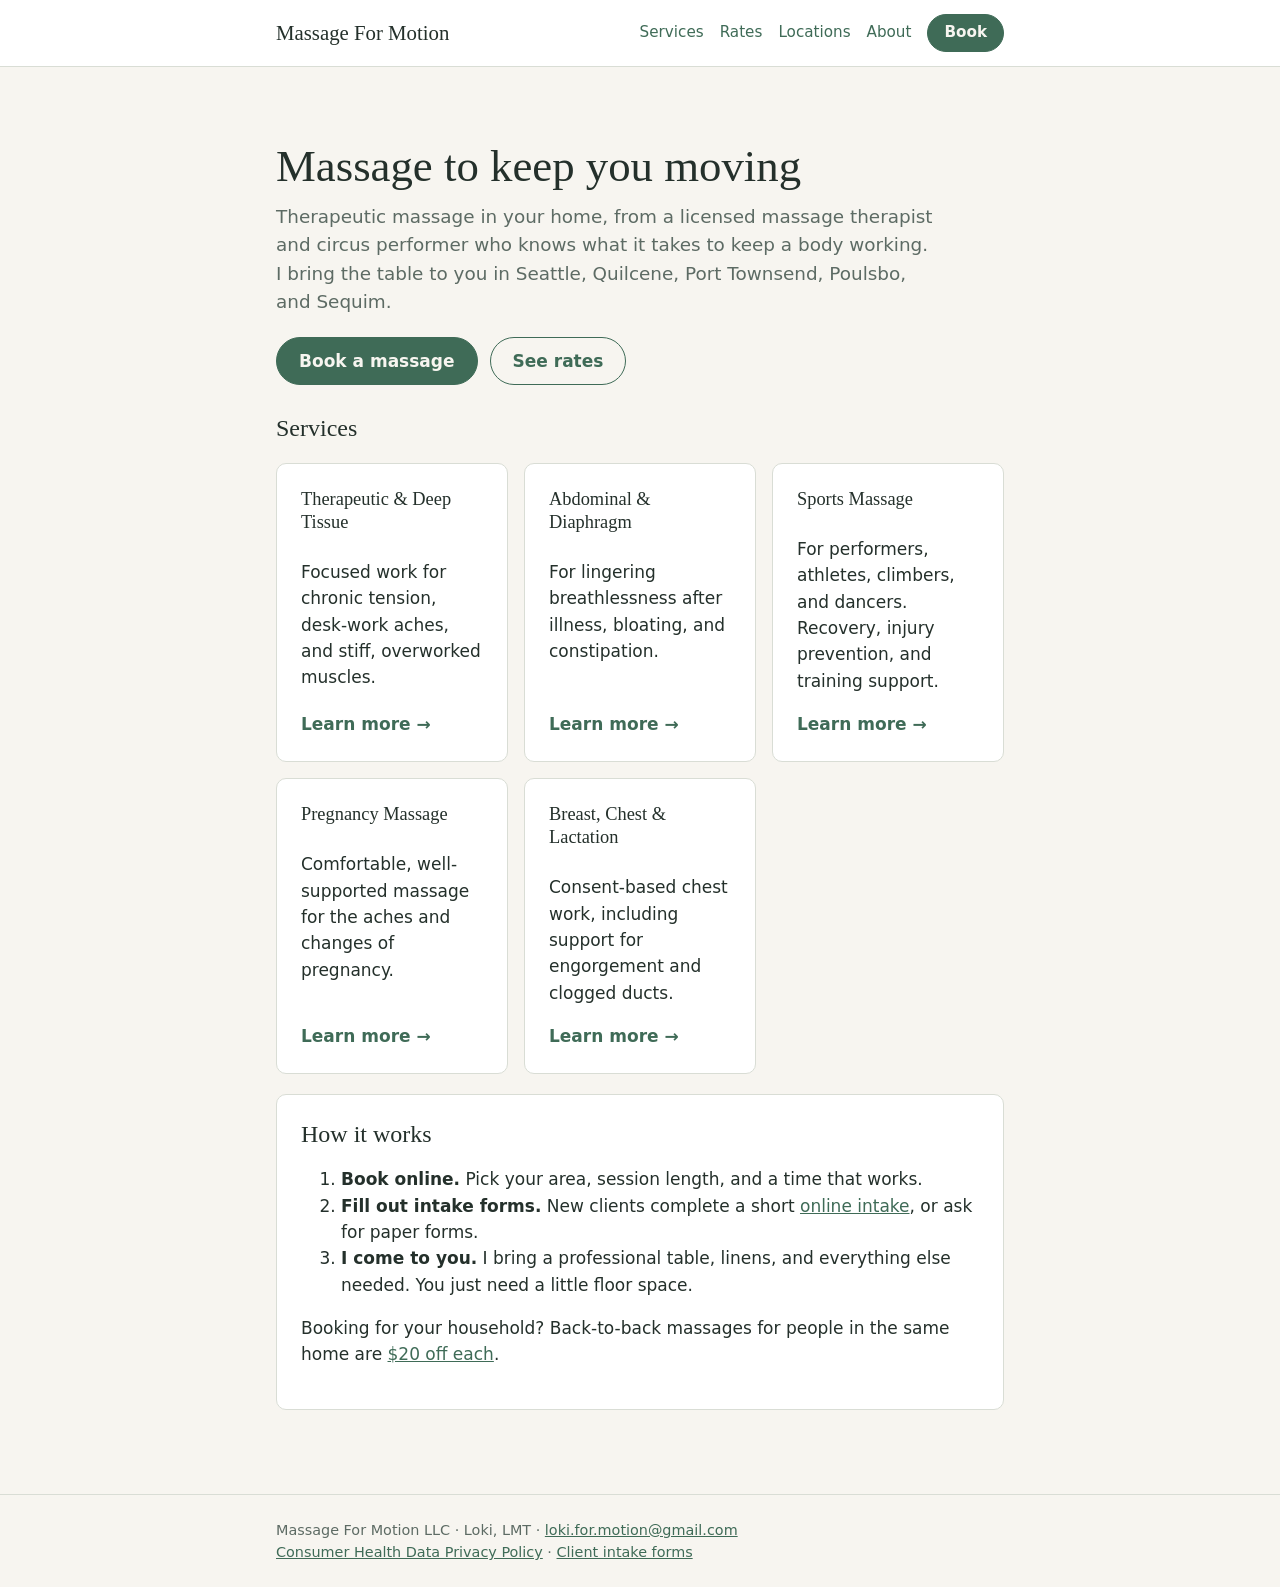
==== index.html @ f6ea99e1 "Add files via upload" ====
<!doctype html>
<html lang="en">
<head>
  <meta charset="utf-8">
  <meta name="viewport" content="width=device-width, initial-scale=1">
  <title>Massage For Motion</title>
  <meta name="description" content="Mobile therapeutic, deep tissue, sports, pregnancy, and lactation massage in Seattle, Quilcene, Port Townsend, Poulsbo, and Sequim. I come to you.">
  <link rel="stylesheet" href="assets/style.css">
</head>
<body>
<header class="site-header">
  <div class="wrap">
    <a class="brand" href="index.html">Massage For Motion</a>
    <nav aria-label="Main"><a href="services.html">Services</a><a href="rates.html">Rates</a><a href="locations.html">Locations</a><a href="about.html">About</a><a class="btn" href="book.html">Book</a></nav>
  </div>
</header>

<main>
<div class="wrap">
<section class="hero">
  <h1>Massage to keep you moving</h1>
  <p class="lede">Therapeutic massage in your home, from a licensed massage therapist and circus performer who knows what it takes to keep a body working. I bring the table to you in Seattle, Quilcene, Port Townsend, Poulsbo, and Sequim.</p>
  <div class="actions"><a class="btn" href="book.html">Book a massage</a><a class="btn secondary" href="rates.html">See rates</a></div>
</section>
<!-- PHOTO: save a picture as site/assets/photos/home.jpg and it appears here. Edit alt="" to describe it. -->
<figure class="photo-slot"><img src="assets/photos/home.jpg" alt="Loki giving a massage" onerror="this.parentNode.remove()"></figure>

<h2>Services</h2>
<div class="grid">
  <a class="card" href="therapeutic.html"><h3>Therapeutic &amp; Deep Tissue</h3><p>Focused work for chronic tension, desk-work aches, and stiff, overworked muscles.</p><span class="more">Learn more →</span></a>
  <a class="card" href="abdominal.html"><h3>Abdominal &amp; Diaphragm</h3><p>For lingering breathlessness after illness, bloating, and constipation.</p><span class="more">Learn more →</span></a>
  <a class="card" href="sports.html"><h3>Sports Massage</h3><p>For performers, athletes, climbers, and dancers. Recovery, injury prevention, and training support.</p><span class="more">Learn more →</span></a>
  <a class="card" href="pregnancy.html"><h3>Pregnancy Massage</h3><p>Comfortable, well-supported massage for the aches and changes of pregnancy.</p><span class="more">Learn more →</span></a>
  <a class="card" href="lactation.html"><h3>Breast, Chest &amp; Lactation</h3><p>Consent-based chest work, including support for engorgement and clogged ducts.</p><span class="more">Learn more →</span></a>
</div>

<div class="card">
  <h2>How it works</h2>
  <ol>
    <li><strong>Book online.</strong> Pick your area, session length, and a time that works.</li>
    <li><strong>Fill out intake forms.</strong> New clients complete a short <a href="intake.html">online intake</a>, or ask for paper forms.</li>
    <li><strong>I come to you.</strong> I bring a professional table, linens, and everything else needed. You just need a little floor space.</li>
  </ol>
  <p>Booking for your household? Back-to-back massages for people in the same home are <a href="rates.html#discounts">$20 off each</a>.</p>
</div>
</div>
</main>

<footer class="site-footer">
  <div class="wrap">
    Massage For Motion LLC · Loki, LMT · <a href="mailto:loki.for.motion@gmail.com">loki.for.motion@gmail.com</a><br>
    <a href="privacy.html">Consumer Health Data Privacy Policy</a> · <a href="intake.html">Client intake forms</a>
  </div>
</footer>

</body>
</html>
---- assets/style.css ----
/* Massage For Motion — shared styles.
   System fonts only: no third-party font requests, so visitors' browsing isn't shared with anyone. */

:root {
  --bg: #f7f5f0;
  --surface: #ffffff;
  --text: #24302b;
  --muted: #5d6b64;
  --line: #d9ddd5;
  --accent: #3f6b57;
  --accent-strong: #2f5242;
  --accent-soft: #e5eee8;
  --warn-soft: #fbf1df;
  --warn-line: #e3c48c;
  --error: #a33a2a;
  --radius: 10px;
  --font: system-ui, -apple-system, "Segoe UI", Roboto, "Helvetica Neue", Arial, sans-serif;
  --serif: Georgia, "Iowan Old Style", "Times New Roman", serif;
}

@media (prefers-color-scheme: dark) {
  :root:not([data-theme="light"]) {
    --bg: #161b19;
    --surface: #1f2623;
    --text: #e6ece8;
    --muted: #a3b0a9;
    --line: #34403a;
    --accent: #7fb79c;
    --accent-strong: #a2d0b9;
    --accent-soft: #24362d;
    --warn-soft: #3a3020;
    --warn-line: #7a6236;
    --error: #f08c7a;
  }
}

* { box-sizing: border-box; }

body {
  margin: 0;
  background: var(--bg);
  color: var(--text);
  font-family: var(--font);
  font-size: 17px;
  line-height: 1.55;
}

a { color: var(--accent); }
a:hover { color: var(--accent-strong); }

.wrap { max-width: 760px; margin: 0 auto; padding: 0 16px; }

.site-header { border-bottom: 1px solid var(--line); background: var(--surface); }
.site-header .wrap { display: flex; align-items: center; justify-content: space-between; gap: 12px; padding-top: 14px; padding-bottom: 14px; flex-wrap: wrap; }
.brand { font-family: var(--serif); font-size: 1.3rem; color: var(--text); text-decoration: none; }
.site-header nav a { margin-left: 16px; text-decoration: none; font-size: 0.95rem; }

main { padding: 32px 0 64px; }

h1, h2, h3 { font-family: var(--serif); font-weight: normal; line-height: 1.25; }
h1 { font-size: 2rem; margin: 0 0 8px; }
h2 { font-size: 1.5rem; margin: 0 0 6px; }
h3 { font-size: 1.15rem; margin: 28px 0 8px; }
.lede { color: var(--muted); margin-top: 0; }

.card {
  background: var(--surface);
  border: 1px solid var(--line);
  border-radius: var(--radius);
  padding: 24px;
  margin: 20px 0;
}

.note {
  background: var(--accent-soft);
  border-radius: var(--radius);
  padding: 14px 16px;
  margin: 16px 0;
}
.note.warn { background: var(--warn-soft); border: 1px solid var(--warn-line); }

/* ---------- forms ---------- */

fieldset { border: 0; padding: 0; margin: 0; min-width: 0; }
fieldset.card { padding: 24px; margin: 20px 0; }
/* Browsers draw a legend on top of the fieldset's border; floating it puts it back inside the box. */
legend { padding: 0; float: left; width: 100%; }
legend + * { clear: both; }
legend h2 { margin-top: 0; }

.field { margin: 16px 0; }
.field > label, .field > .label { display: block; font-weight: 600; margin-bottom: 4px; }
.hint { display: block; color: var(--muted); font-size: 0.9rem; font-weight: normal; }

input[type="text"], input[type="email"], input[type="tel"], input[type="date"],
input[type="number"], textarea, select {
  width: 100%;
  font: inherit;
  color: var(--text);
  background: var(--bg);
  border: 1px solid var(--line);
  border-radius: 6px;
  padding: 10px 12px;
}
textarea { min-height: 84px; resize: vertical; }
input:focus, textarea:focus, select:focus { outline: 2px solid var(--accent); outline-offset: 1px; }

.row { display: grid; grid-template-columns: 1fr 1fr; gap: 0 16px; }
@media (max-width: 560px) { .row { grid-template-columns: 1fr; } }

.check, .radio { display: flex; gap: 10px; align-items: flex-start; margin: 8px 0; font-weight: normal; }
.check input, .radio input { margin-top: 5px; width: 18px; height: 18px; flex: none; accent-color: var(--accent); }

.checks-grid { display: grid; grid-template-columns: repeat(2, minmax(0, 1fr)); gap: 0 16px; }
@media (max-width: 560px) { .checks-grid { grid-template-columns: 1fr; } }

.agree-list { list-style: none; padding: 0; margin: 0; }
.agree-list li { border-top: 1px solid var(--line); padding: 4px 0; }
.agree-list li:first-child { border-top: 0; }

.consent-table { width: 100%; border-collapse: collapse; margin: 8px 0; }
.consent-table th, .consent-table td { border-bottom: 1px solid var(--line); padding: 10px 6px; text-align: left; vertical-align: top; }
.consent-table th { font-size: 0.9rem; color: var(--muted); font-weight: 600; }
.consent-table td.area { font-weight: 600; }
.consent-table label { display: flex; gap: 8px; align-items: center; font-weight: normal; }
@media (max-width: 560px) {
  .consent-table thead { display: none; }
  .consent-table tr { display: block; border-bottom: 1px solid var(--line); padding: 8px 0; }
  .consent-table td { display: block; border: 0; padding: 4px 0; }
}

.signature { border-top: 1px solid var(--line); margin-top: 24px; padding-top: 8px; }

.btn {
  display: inline-block;
  font: inherit;
  font-weight: 600;
  border-radius: 999px;
  padding: 10px 22px;
  border: 1px solid var(--accent);
  background: var(--accent);
  color: var(--bg);
  cursor: pointer;
  text-decoration: none;
}
.btn:hover { background: var(--accent-strong); border-color: var(--accent-strong); color: var(--bg); }
.btn.secondary { background: transparent; color: var(--accent); }
.btn.secondary:hover { background: var(--accent-soft); color: var(--accent-strong); }
.btn[disabled] { opacity: 0.6; cursor: wait; }

.step-nav { display: flex; justify-content: space-between; gap: 12px; margin-top: 24px; flex-wrap: wrap; }

.progress { display: flex; gap: 6px; list-style: none; padding: 0; margin: 20px 0 0; flex-wrap: wrap; }
.progress li { flex: 1 1 120px; font-size: 0.85rem; color: var(--muted); border-top: 4px solid var(--line); padding-top: 6px; }
.progress li.active { color: var(--text); border-color: var(--accent); font-weight: 600; }
.progress li.done { border-color: var(--accent); }

.error-msg { color: var(--error); font-weight: 600; }
.hidden { display: none !important; }
.hp { position: absolute; left: -9999px; width: 1px; height: 1px; overflow: hidden; }

.site-footer { border-top: 1px solid var(--line); color: var(--muted); font-size: 0.9rem; padding: 24px 0; }

/* ---------- printing: blank paper forms ---------- */
.print-only { display: none; }

@media print {
  :root { --bg: #fff; --surface: #fff; --text: #000; --muted: #333; --line: #999; --accent: #000; --accent-soft: #fff; --warn-soft: #fff; }
  body { font-size: 11pt; }
  .site-header, .site-footer, .progress, .step-nav, .no-print, .intro-card { display: none !important; }
  .print-only { display: block; }
  main { padding: 0; }
  .card, fieldset.card { border: 0; padding: 0; margin: 0; }
  .step { display: block !important; break-before: page; }
  .step:first-of-type { break-before: auto; }
  .hidden.conditional { display: block !important; }
  input[type="text"], input[type="email"], input[type="tel"], input[type="date"], input[type="number"], select {
    border: 0; border-bottom: 1px solid #000; border-radius: 0; background: none; height: 1.8em;
  }
  textarea { border: 1px solid #000; min-height: 5em; }
  select { appearance: none; }
  .consent-table tr, .field, .agree-list li { break-inside: avoid; }
  a { color: #000; text-decoration: none; }
}

/* ---------- site pages ---------- */
.site-header nav { display: flex; flex-wrap: wrap; align-items: center; gap: 4px 16px; }
.site-header nav a { margin-left: 0; }
.site-header nav a[aria-current="page"] { color: var(--text); font-weight: 600; text-decoration: underline; text-underline-offset: 4px; }
.site-header nav .btn { padding: 6px 16px; color: var(--bg); }

.hero { padding: 40px 0 8px; }
.hero h1 { font-size: clamp(2rem, 6vw, 2.8rem); }
.hero .lede { font-size: 1.15rem; max-width: 36em; }
.actions { display: flex; flex-wrap: wrap; gap: 12px; margin: 20px 0; }

.grid { display: grid; grid-template-columns: repeat(auto-fit, minmax(220px, 1fr)); gap: 16px; margin: 20px 0; }
.grid .card { margin: 0; display: flex; flex-direction: column; }
.grid .card h3 { margin-top: 0; }
.grid .card p { flex: 1; }
a.card { color: inherit; text-decoration: none; transition: border-color .15s; }
a.card:hover { border-color: var(--accent); }
.more { color: var(--accent); font-weight: 600; }

.prices { width: 100%; border-collapse: collapse; }
.prices th, .prices td { text-align: left; padding: 10px 6px; border-bottom: 1px solid var(--line); }
.prices td.num, .prices th.num { text-align: right; font-variant-numeric: tabular-nums; }

.schedule { list-style: none; padding: 0; margin: 0; }
.schedule li { display: flex; justify-content: space-between; gap: 12px; padding: 10px 0; border-bottom: 1px solid var(--line); flex-wrap: wrap; }
.schedule li strong { font-family: var(--serif); font-weight: normal; font-size: 1.1rem; }

.photo { width: 100%; max-width: 320px; border-radius: var(--radius); display: block; margin: 8px 0 16px; }

/* booking */
.choices { display: flex; flex-wrap: wrap; gap: 8px; }
.chip {
  font: inherit; border: 1px solid var(--line); background: var(--bg); color: var(--text);
  border-radius: 999px; padding: 8px 16px; cursor: pointer;
}
.chip:hover { border-color: var(--accent); }
.chip[aria-pressed="true"] { background: var(--accent); border-color: var(--accent); color: var(--bg); font-weight: 600; }
.person-row { display: flex; flex-wrap: wrap; gap: 8px 16px; align-items: center; padding: 8px 0; border-bottom: 1px solid var(--line); }
.person-row .who { min-width: 80px; font-weight: 600; }
.summary { font-variant-numeric: tabular-nums; }
.summary div { display: flex; justify-content: space-between; gap: 12px; padding: 4px 0; }
.summary .total { border-top: 1px solid var(--line); margin-top: 6px; padding-top: 8px; font-weight: 700; }
.loading { color: var(--muted); font-style: italic; }

/* photos: a slot disappears automatically if its image file doesn't exist */
.photo-slot { margin: 16px 0 24px; }
.photo-slot img { display: block; width: 100%; max-height: 460px; object-fit: cover; border-radius: var(--radius); }
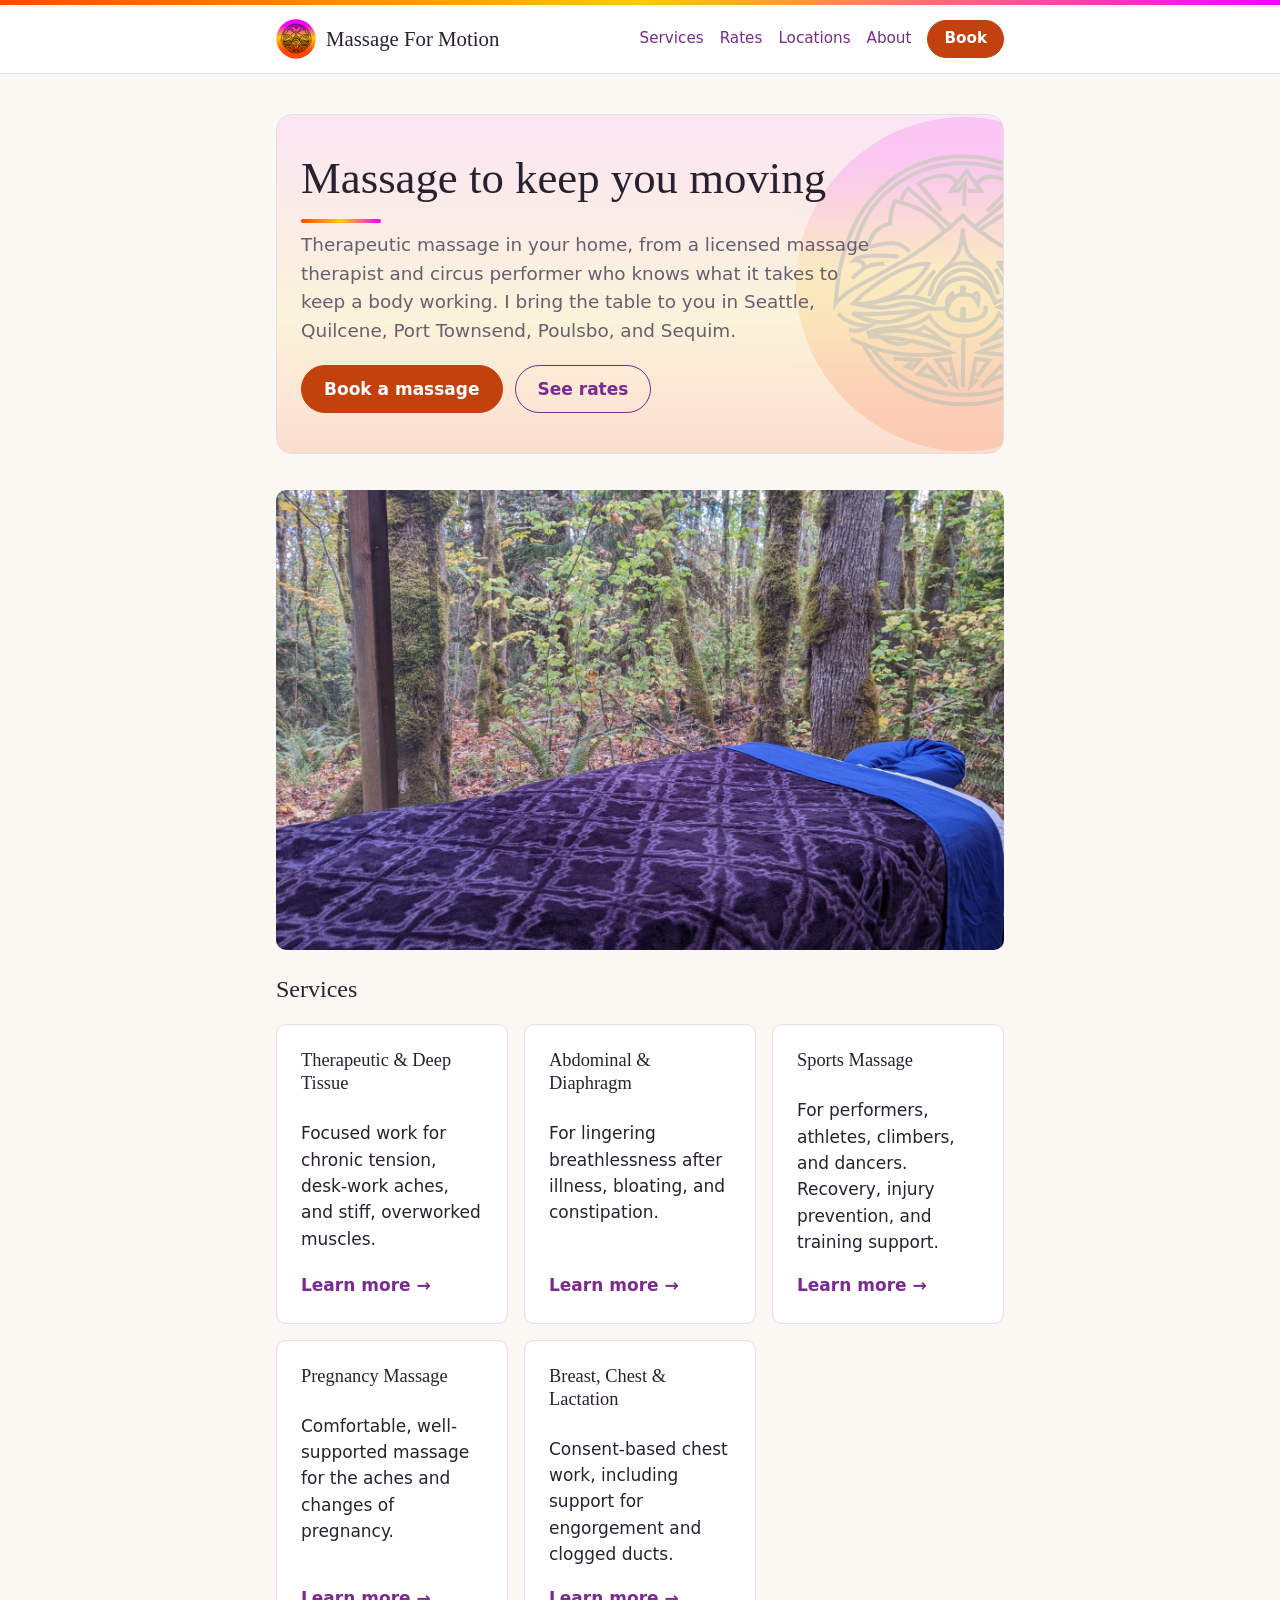
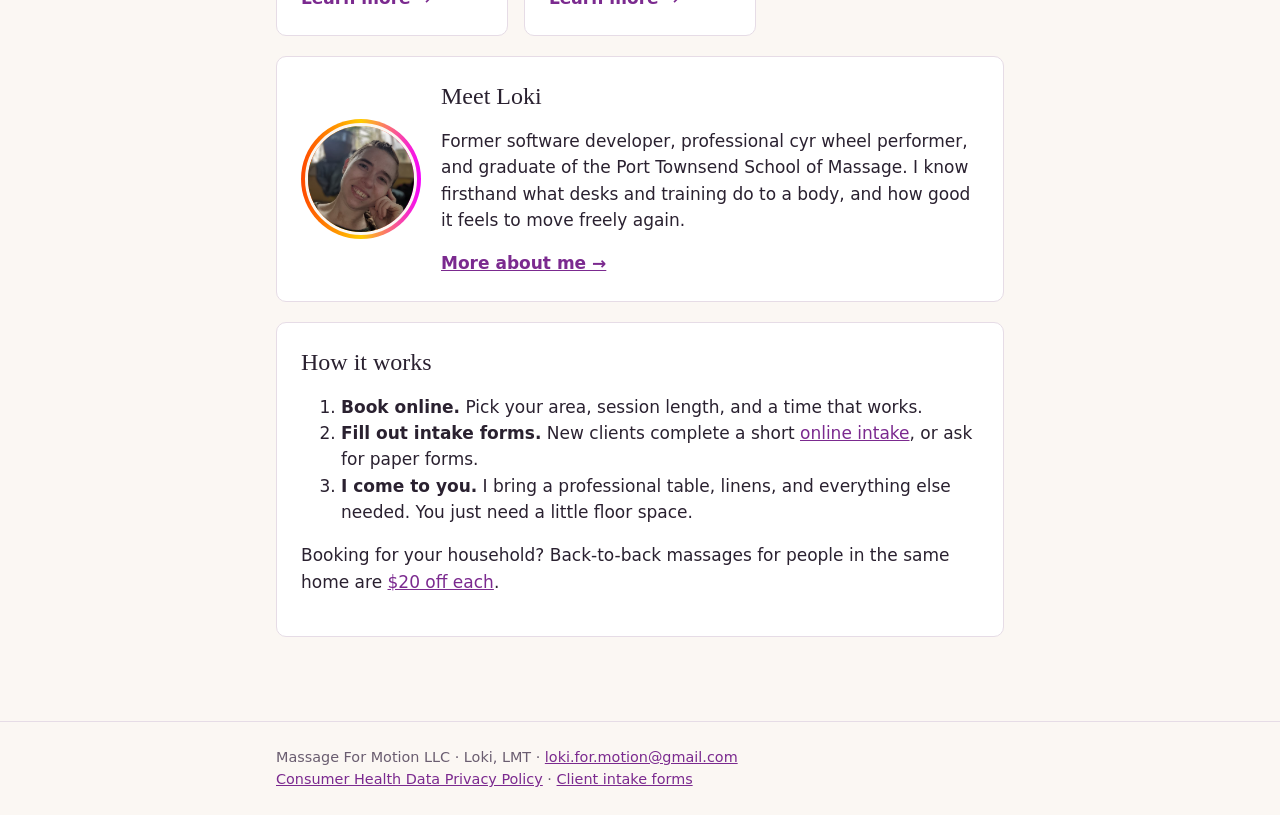
==== commit 52fea98c: "Added logo and data formatting changes" ====
--- a/index.html
+++ b/index.html
@@ -5,12 +5,15 @@
   <meta name="viewport" content="width=device-width, initial-scale=1">
   <title>Massage For Motion</title>
   <meta name="description" content="Mobile therapeutic, deep tissue, sports, pregnancy, and lactation massage in Seattle, Quilcene, Port Townsend, Poulsbo, and Sequim. I come to you.">
+  <link rel="icon" href="assets/logo.svg" type="image/svg+xml">
+  <link rel="icon" href="assets/icon-32.png" sizes="32x32" type="image/png">
+  <link rel="apple-touch-icon" href="assets/icon-180.png">
   <link rel="stylesheet" href="assets/style.css">
 </head>
 <body>
 <header class="site-header">
   <div class="wrap">
-    <a class="brand" href="index.html">Massage For Motion</a>
+    <a class="brand" href="index.html"><img src="assets/logo.svg" alt="" width="40" height="40">Massage For Motion</a>
     <nav aria-label="Main"><a href="services.html">Services</a><a href="rates.html">Rates</a><a href="locations.html">Locations</a><a href="about.html">About</a><a class="btn" href="book.html">Book</a></nav>
   </div>
 </header>
@@ -23,7 +26,7 @@
   <div class="actions"><a class="btn" href="book.html">Book a massage</a><a class="btn secondary" href="rates.html">See rates</a></div>
 </section>
 <!-- PHOTO: save a picture as site/assets/photos/home.jpg and it appears here. Edit alt="" to describe it. -->
-<figure class="photo-slot"><img src="assets/photos/home.jpg" alt="Loki giving a massage" onerror="this.parentNode.remove()"></figure>
+<figure class="photo-slot"><img src="assets/photos/home.jpg" alt="A massage table set up among mossy trees in the forest" onerror="this.parentNode.remove()"></figure>
 
 <h2>Services</h2>
 <div class="grid">
@@ -32,6 +35,15 @@
   <a class="card" href="sports.html"><h3>Sports Massage</h3><p>For performers, athletes, climbers, and dancers. Recovery, injury prevention, and training support.</p><span class="more">Learn more →</span></a>
   <a class="card" href="pregnancy.html"><h3>Pregnancy Massage</h3><p>Comfortable, well-supported massage for the aches and changes of pregnancy.</p><span class="more">Learn more →</span></a>
   <a class="card" href="lactation.html"><h3>Breast, Chest &amp; Lactation</h3><p>Consent-based chest work, including support for engorgement and clogged ducts.</p><span class="more">Learn more →</span></a>
+</div>
+
+<div class="card meet">
+  <div class="portrait small"><img src="assets/photos/loki.jpg" alt="Loki, smiling"></div>
+  <div>
+    <h2>Meet Loki</h2>
+    <p>Former software developer, professional cyr wheel performer, and graduate of the Port Townsend School of Massage. I know firsthand what desks and training do to a body, and how good it feels to move freely again.</p>
+    <a class="more" href="about.html">More about me →</a>
+  </div>
 </div>
 
 <div class="card">
--- a/assets/style.css
+++ b/assets/style.css
@@ -2,17 +2,23 @@
    System fonts only: no third-party font requests, so visitors' browsing isn't shared with anyone. */
 
 :root {
-  --bg: #f7f5f0;
+  /* Colors drawn from the moth logo's sunset: orange → yellow → purple. */
+  --bg: #fbf7f3;
   --surface: #ffffff;
-  --text: #24302b;
-  --muted: #5d6b64;
-  --line: #d9ddd5;
-  --accent: #3f6b57;
-  --accent-strong: #2f5242;
-  --accent-soft: #e5eee8;
-  --warn-soft: #fbf1df;
-  --warn-line: #e3c48c;
-  --error: #a33a2a;
+  --text: #2a2130;
+  --muted: #6a5d70;
+  --line: #e6dce6;
+  --accent: #7b2a8f;        /* plum: links, headings accents, selected options */
+  --accent-strong: #5b1d6b;
+  --accent-soft: #f4e9f7;
+  --cta: #c2410c;           /* sunset orange: Book buttons */
+  --cta-strong: #9a3412;
+  --on-cta: #ffffff;
+  --warn-soft: #fff5d9;
+  --warn-line: #ecc867;
+  --error: #b42318;
+  --sunset: linear-gradient(90deg, #ff4800 0%, #ffcc00 50%, #f400ff 100%);
+  --sunset-glow: linear-gradient(180deg, rgba(244, 0, 255, 0.07) 0%, rgba(255, 204, 0, 0.10) 60%, rgba(255, 72, 0, 0.14) 100%);
   --radius: 10px;
   --font: system-ui, -apple-system, "Segoe UI", Roboto, "Helvetica Neue", Arial, sans-serif;
   --serif: Georgia, "Iowan Old Style", "Times New Roman", serif;
@@ -20,17 +26,21 @@
 
 @media (prefers-color-scheme: dark) {
   :root:not([data-theme="light"]) {
-    --bg: #161b19;
-    --surface: #1f2623;
-    --text: #e6ece8;
-    --muted: #a3b0a9;
-    --line: #34403a;
-    --accent: #7fb79c;
-    --accent-strong: #a2d0b9;
-    --accent-soft: #24362d;
-    --warn-soft: #3a3020;
-    --warn-line: #7a6236;
-    --error: #f08c7a;
+    --bg: #18131c;
+    --surface: #221b28;
+    --text: #f1eaf3;
+    --muted: #b6a8bd;
+    --line: #3a2f42;
+    --accent: #e0a8f0;
+    --accent-strong: #f0cdf8;
+    --accent-soft: #33243c;
+    --cta: #ff8c4a;
+    --cta-strong: #ffa66e;
+    --on-cta: #1a1210;
+    --warn-soft: #3a2f17;
+    --warn-line: #8a6d2a;
+    --error: #ff9b8a;
+    --sunset-glow: linear-gradient(180deg, rgba(244, 0, 255, 0.10) 0%, rgba(255, 204, 0, 0.06) 60%, rgba(255, 72, 0, 0.14) 100%);
   }
 }
 
@@ -52,7 +62,9 @@
 
 .site-header { border-bottom: 1px solid var(--line); background: var(--surface); }
 .site-header .wrap { display: flex; align-items: center; justify-content: space-between; gap: 12px; padding-top: 14px; padding-bottom: 14px; flex-wrap: wrap; }
-.brand { font-family: var(--serif); font-size: 1.3rem; color: var(--text); text-decoration: none; }
+.brand { font-family: var(--serif); font-size: 1.3rem; color: var(--text); text-decoration: none; display: inline-flex; align-items: center; gap: 10px; }
+.brand img { width: 40px; height: 40px; flex: none; }
+body::before { content: ""; display: block; height: 5px; background: var(--sunset); }
 .site-header nav a { margin-left: 16px; text-decoration: none; font-size: 0.95rem; }
 
 main { padding: 32px 0 64px; }
@@ -137,14 +149,14 @@
   font-weight: 600;
   border-radius: 999px;
   padding: 10px 22px;
-  border: 1px solid var(--accent);
-  background: var(--accent);
-  color: var(--bg);
+  border: 1px solid var(--cta);
+  background: var(--cta);
+  color: var(--on-cta);
   cursor: pointer;
   text-decoration: none;
 }
-.btn:hover { background: var(--accent-strong); border-color: var(--accent-strong); color: var(--bg); }
-.btn.secondary { background: transparent; color: var(--accent); }
+.btn:hover { background: var(--cta-strong); border-color: var(--cta-strong); color: var(--on-cta); }
+.btn.secondary { background: transparent; border-color: var(--accent); color: var(--accent); }
 .btn.secondary:hover { background: var(--accent-soft); color: var(--accent-strong); }
 .btn[disabled] { opacity: 0.6; cursor: wait; }
 
@@ -179,7 +191,26 @@
   }
   textarea { border: 1px solid #000; min-height: 5em; }
   select { appearance: none; }
-  .consent-table tr, .field, .agree-list li { break-inside: avoid; }
+  .consent-table tr, .field, .agree-list li, .check, .radio { break-inside: avoid; }
+  /* Pack the paper forms tightly. Firefox splits grids and multi-column blocks badly across pages, so avoid them in print. */
+  body { font-size: 10.5pt; line-height: 1.35; }
+  h2 { font-size: 15pt; margin-bottom: 4px; }
+  h3 { font-size: 11.5pt; margin: 12px 0 4px; break-after: avoid; }
+  p { margin: 4px 0 6px; }
+  .field { margin: 6px 0; }
+  .check, .radio { margin: 3px 0; }
+  .check input, .radio input { margin-top: 2px; width: 13px; height: 13px; }
+  /* Inline items flow like lines of text, which every browser splits across pages cleanly
+     (Firefox spills the last item of a multi-column block onto its own page). */
+  .checks-grid { display: block; }
+  .checks-grid .check { display: inline-flex; width: 49%; vertical-align: top; padding-right: 12px; }
+  .row { display: flex; gap: 16px; }
+  .row > * { flex: 1; }
+  textarea { min-height: 3.2em; }
+  .agree-list li { padding: 2px 0; }
+  .consent-table th, .consent-table td { padding: 4px 6px; }
+  .signature { margin-top: 12px; }
+  .note { padding: 6px 0; margin: 8px 0; }
   a { color: #000; text-decoration: none; }
 }
 
@@ -187,11 +218,21 @@
 .site-header nav { display: flex; flex-wrap: wrap; align-items: center; gap: 4px 16px; }
 .site-header nav a { margin-left: 0; }
 .site-header nav a[aria-current="page"] { color: var(--text); font-weight: 600; text-decoration: underline; text-underline-offset: 4px; }
-.site-header nav .btn { padding: 6px 16px; color: var(--bg); }
-
-.hero { padding: 40px 0 8px; }
+.site-header nav .btn { padding: 6px 16px; color: var(--on-cta); }
+
+.hero {
+  position: relative; overflow: hidden; isolation: isolate;
+  margin: 8px 0 36px; padding: 36px 24px 20px;
+  border-radius: 16px; background: var(--sunset-glow); border: 1px solid var(--line);
+}
+.hero::before {
+  content: ""; position: absolute; z-index: -1;
+  width: 340px; height: 340px; right: -130px; top: 50%; transform: translateY(-50%);
+  background: url("logo.svg") center / contain no-repeat; opacity: 0.14;
+}
+@media (max-width: 560px) { .hero::before { width: 260px; height: 260px; right: -110px; opacity: 0.12; } }
 .hero h1 { font-size: clamp(2rem, 6vw, 2.8rem); }
-.hero .lede { font-size: 1.15rem; max-width: 36em; }
+.hero .lede { font-size: 1.15rem; max-width: 31em; }
 .actions { display: flex; flex-wrap: wrap; gap: 12px; margin: 20px 0; }
 
 .grid { display: grid; grid-template-columns: repeat(auto-fit, minmax(220px, 1fr)); gap: 16px; margin: 20px 0; }
@@ -230,3 +271,23 @@
 /* photos: a slot disappears automatically if its image file doesn't exist */
 .photo-slot { margin: 16px 0 24px; }
 .photo-slot img { display: block; width: 100%; max-height: 460px; object-fit: cover; border-radius: var(--radius); }
+
+/* sunset accent under page titles */
+main h1::after { content: ""; display: block; width: 64px; height: 4px; border-radius: 2px; background: var(--sunset); margin-top: 12px; }
+.hero h1::after { width: 80px; }
+
+/* round portrait with a sunset ring, echoing the logo */
+.portrait { flex: none; width: 200px; height: 200px; border-radius: 50%; padding: 5px; background: var(--sunset); }
+.portrait img { display: block; width: 100%; height: 100%; border-radius: 50%; object-fit: cover; object-position: 58% 25%; border: 4px solid var(--bg); }
+.portrait.small { width: 120px; height: 120px; padding: 4px; }
+.portrait.small img { border-width: 3px; }
+.intro-with-photo { display: flex; gap: 28px; align-items: center; margin: 8px 0 16px; }
+.intro-with-photo .lede { margin: 0; }
+@media (max-width: 560px) { .intro-with-photo { flex-direction: column; align-items: flex-start; gap: 16px; } }
+.meet { display: flex; gap: 20px; align-items: center; }
+.meet h2 { margin-top: 0; }
+@media (max-width: 560px) { .meet { flex-direction: column; align-items: flex-start; } }
+
+@media print {
+  body::before, main h1::after { display: none; }
+}
